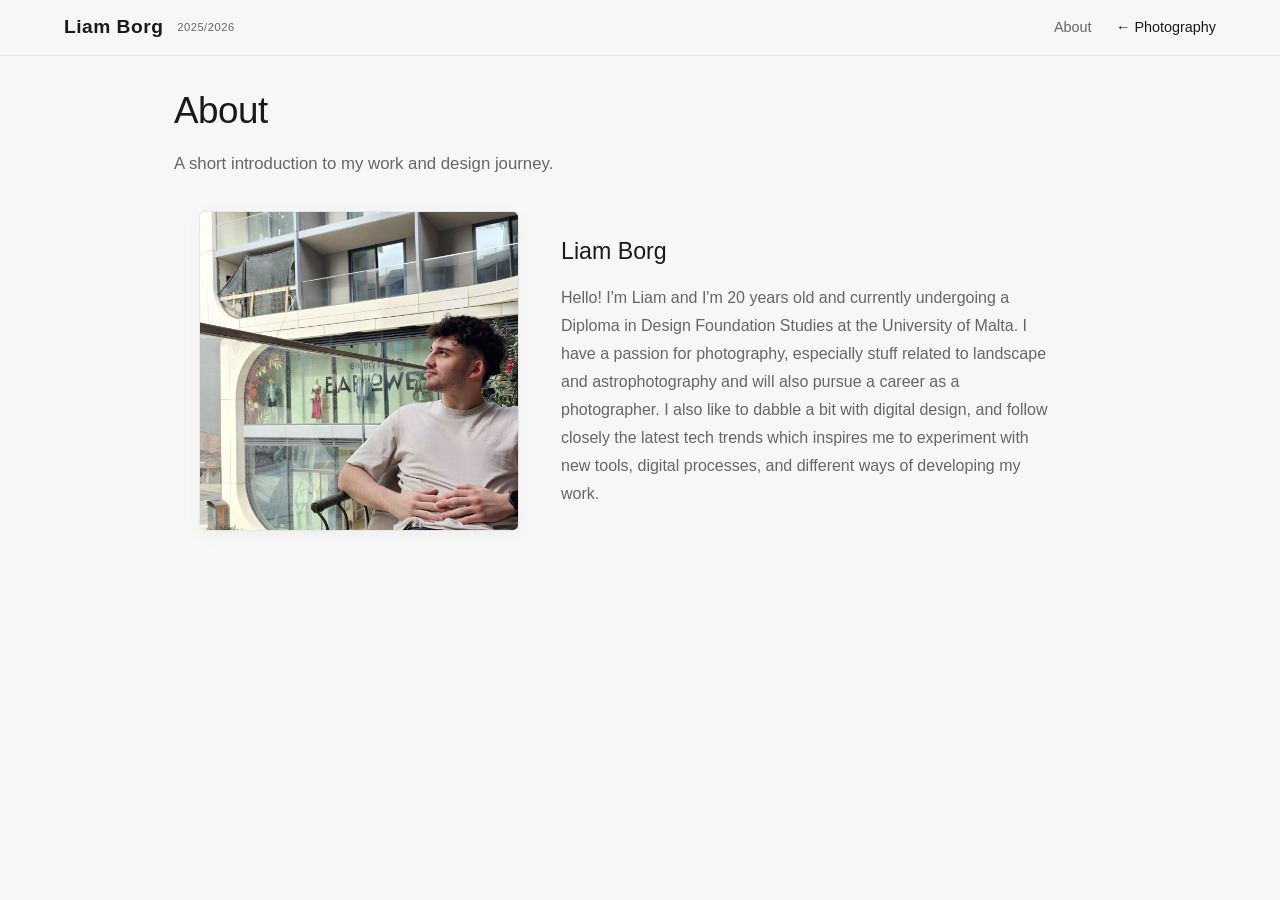
==== about.html @ ef84cf38 "Add files via upload" ====
<!DOCTYPE html>
<html lang="en">
<head>
    <meta charset="UTF-8">
    <meta name="viewport" content="width=device-width, initial-scale=1.0">
    <title>About - Liam Borg Portfolio</title>
    <link rel="stylesheet" href="style.css?v=radius-7px-1">
</head>
<body class="fade-out">

    <header>
        <div class="logo">Liam Borg <span class="year">2025/2026</span></div>
        <nav class="header-nav">
            <a href="about.html" class="nav-link current">About</a>
            <a href="index.html" class="nav-link back-btn">&larr; Photography</a>
        </nav>
    </header>

    <div id="page-content">
        <section class="hero" id="subpage-hero">
            <h1>About</h1>
            <p>A short introduction to my work and design journey.</p>
        </section>

        <main class="about-layout">
            <figure class="about-photo">
                <img src="assets/about/about-photo.jpg" alt="Portrait of Liam Borg" width="1200" height="1600">
            </figure>

            <section class="about-copy">
                <h2>Liam Borg</h2>
                <p>
                    Hello! I'm Liam and I'm 20 years old and currently undergoing a Diploma in Design Foundation Studies at the University of Malta. I have a passion for photography, especially stuff related to landscape and astrophotography and will also pursue a career as a photographer. I also like to dabble a bit with digital design, and follow closely the latest tech trends which inspires me to experiment with new tools, digital processes, and different ways of developing my work.
                </p>
            </section>
        </main>
    </div>

    <script src="carousel-engine.js?v=radius-7px-1"></script>
</body>
</html>
---- style.css ----
/* ============================================================
   1. REFINED COLOR PALETTES (SYSTEMS DARK MODE DETECTOR)
   ============================================================ */
:root {
    /* Light Mode */
    --bg-color: #f7f7f7;
    --text-main: #1a1a1a;
    --text-muted: #666666;
    --card-bg: #ffffff;
    --header-bg: rgba(247, 247, 247, 0.95);
    --border-color: #e5e5e5;
    --shadow-base: 0 4px 16px rgba(0, 0, 0, 0.04);
    --shadow-hover: 0 16px 36px rgba(0, 0, 0, 0.09);
    --photo-frame-border: transparent;
    --photo-frame-radius: 7px;
    --lightbox-photo-border: transparent;
    --lightbox-photo-shadow: 0 24px 54px rgba(0, 0, 0, 0.22);
    --lightbox-photo-muted-shadow: 0 12px 32px rgba(0, 0, 0, 0.14);
    --lightbox-photo-closing-shadow: 0 6px 18px rgba(0, 0, 0, 0.16);
    --footer-bg: #f1f1f1;
    --lightbox-backdrop-bg: rgba(247, 247, 247, 0.82);
    --lightbox-return-color: rgba(26, 26, 26, 0.62);
    --lightbox-return-hover: #1a1a1a;
    --ease-spring: cubic-bezier(0.34, 1.56, 0.64, 1);
    --ease-smooth: cubic-bezier(0.16, 1, 0.3, 1);
    --ease-page: cubic-bezier(0.2, 0.95, 0.22, 1);
    --duration-page: 0.52s;
    --duration-page-exit: 0.48s;
    --duration-section-enter: 0.6s;
    --duration-section-exit: 0.38s;
    --duration-hover: 0.28s;
}

@media (prefers-color-scheme: dark) {
    :root {
        /* Premium High-Contrast Dark Mode */
        --bg-color: #0d0d0f;       
        --card-bg: #1c1c1f;        
        --text-main: #f5f5f7;      
        --text-muted: #8e8e93;     
        --header-bg: rgba(13, 13, 15, 0.92);
        --border-color: #2c2c2e;   
        --shadow-base: 0 4px 20px rgba(0, 0, 0, 0.45);
        --shadow-hover: 0 20px 40px rgba(0, 0, 0, 0.7);
        --photo-frame-border: #2c2c2e;
        --lightbox-photo-border: rgba(255, 255, 255, 0.16);
        --lightbox-photo-shadow: 0 34px 90px rgba(0, 0, 0, 0.68);
        --lightbox-photo-muted-shadow: 0 18px 48px rgba(0, 0, 0, 0.32);
        --lightbox-photo-closing-shadow: 0 8px 26px rgba(0, 0, 0, 0.34);
        --footer-bg: #16161a;
        --lightbox-backdrop-bg: rgba(8, 8, 10, 0.78);
        --lightbox-return-color: rgba(245, 245, 247, 0.62);
        --lightbox-return-hover: #f5f5f7;
    }
}

html.light-mode,
body.light-mode {
    --bg-color: #f7f7f7;
    --card-bg: #ffffff;
    --text-main: #1a1a1a;
    --text-muted: #666666;
    --header-bg: rgba(247, 247, 247, 0.95);
    --border-color: #e5e5e5;
    --shadow-base: 0 4px 16px rgba(0, 0, 0, 0.04);
    --shadow-hover: 0 16px 36px rgba(0, 0, 0, 0.09);
    --photo-frame-border: transparent;
    --lightbox-photo-border: transparent;
    --lightbox-photo-shadow: 0 24px 54px rgba(0, 0, 0, 0.22);
    --lightbox-photo-muted-shadow: 0 12px 32px rgba(0, 0, 0, 0.14);
    --lightbox-photo-closing-shadow: 0 6px 18px rgba(0, 0, 0, 0.16);
    --footer-bg: #f1f1f1;
    --lightbox-backdrop-bg: rgba(247, 247, 247, 0.82);
    --lightbox-return-color: rgba(26, 26, 26, 0.62);
    --lightbox-return-hover: #1a1a1a;
}

/* --- Base Resets & Typography --- */
* {
    margin: 0;
    padding: 0;
    box-sizing: border-box;
}

body {
    font-family: -apple-system, BlinkMacSystemFont, "Segoe UI", Roboto, Helvetica, Arial, sans-serif;
    background-color: var(--bg-color); 
    color: var(--text-main);           
    line-height: 1.6;
    padding-top: 65px; 
    margin: 0;
}

body.section-page {
    padding-bottom: 25vh;
}

/* ============================================================
   FIXED HEADER & NAVIGATION
   ============================================================ */
header {
    position: fixed !important;
    top: 0;
    left: 0;
    width: 100%;
    background-color: var(--header-bg); 
    backdrop-filter: blur(8px);
    -webkit-backdrop-filter: blur(8px); 
    display: flex;
    justify-content: space-between;
    align-items: center;
    padding: 12px 5%; 
    border-bottom: 1px solid var(--border-color); 
    z-index: 9999;
}

.logo {
    font-size: 1.2rem;
    font-weight: 700;
    letter-spacing: 0.5px;
    color: var(--text-main);
}

.logo .year {
    font-size: 0.7rem;
    font-weight: 400;
    color: var(--text-muted);
    margin-left: 8px;
    vertical-align: middle;
}

.header-nav {
    display: flex;
    gap: 24px;
    align-items: center;
    position: relative;
}

.nav-link {
    display: inline-flex;
    align-items: center;
    text-decoration: none;
    color: var(--text-main);
    font-size: 0.9rem;
    font-weight: 500;
    will-change: transform, opacity;
    transition: color 0.24s ease;
}

.nav-link:hover {
    color: var(--text-muted);
}

.nav-link.current {
    color: var(--text-muted);
}

body.has-main-link .header-nav .nav-link:not(.back-btn) {
    animation: aboutMakeRoom 0.42s var(--ease-page) 0.03s both;
}

body.has-main-link .header-nav .back-btn {
    animation: mainSlideIn 0.42s var(--ease-page) 0.08s both;
}

body.main-nav-exit .header-nav .nav-link:not(.back-btn) {
    animation: aboutPushMainOut 0.46s cubic-bezier(0.22, 1, 0.36, 1) forwards;
}

body.main-nav-exit .header-nav .back-btn {
    animation: mainSlideOut 0.36s cubic-bezier(0.22, 1, 0.36, 1) forwards;
    pointer-events: none;
}

body.main-nav-return .header-nav .nav-link:not(.back-btn) {
    opacity: 0;
    transform: translate3d(-34px, 0, 0);
    transition: none;
}

body.main-nav-return.main-nav-return-ready .header-nav .nav-link:not(.back-btn) {
    opacity: 1;
    transform: translate3d(0, 0, 0);
    transition: transform 0.42s cubic-bezier(0.22, 1, 0.36, 1), opacity 0.28s ease, color 0.24s ease;
}

@keyframes aboutMakeRoom {
    0% { transform: translate3d(58px, 0, 0); }
    100% { transform: translate3d(0, 0, 0); }
}

@keyframes mainSlideIn {
    0% { transform: translate3d(28px, 0, 0); opacity: 0; }
    100% { transform: translate3d(0, 0, 0); opacity: 1; }
}

@keyframes aboutPushMainOut {
    0% { transform: translate3d(0, 0, 0); }
    100% { transform: translate3d(46px, 0, 0); }
}

@keyframes mainSlideOut {
    0% { transform: translate3d(0, 0, 0); opacity: 1; }
    100% { transform: translate3d(46px, 0, 0); opacity: 0; }
}

/* --- Hero Section --- */
.hero {
    max-width: 1060px; 
    margin: 0 auto;
    padding: 17px 5% 15px 5%; 
}

.hero h1 {
    font-size: 2.3rem;
    font-weight: 400;
    margin-bottom: 10px;
    letter-spacing: -0.5px;
    color: var(--text-main);
}

.hero p {
    font-size: 1.05rem;
    color: var(--text-muted);
}

/* --- Grid System & Horizontal Scroll Modifiers --- */
.portfolio-container {
    display: grid;
    grid-template-columns: repeat(3, minmax(0, 300px)); 
    justify-content: center; 
    gap: 30px;
    max-width: 1060px; 
    margin: 0 auto;
    padding: 0 5% 80px 5%;
}

.photography-grid {
    grid-template-columns: repeat(2, minmax(0, 300px)) !important;
}

.horizontal-scroll-row {
    display: flex !important;
    flex-wrap: nowrap !important;
    overflow-x: auto !important;
    gap: 2rem;
    -ms-overflow-style: none;  
    scrollbar-width: none;  
    padding: 20px 20px 40px 20px;
    margin-bottom: 20px;
    scroll-behavior: smooth;
    -webkit-overflow-scrolling: touch;
}

.horizontal-scroll-row::-webkit-scrollbar { 
    display: none; 
}

.horizontal-scroll-row .portfolio-item {
    flex: 0 0 320px !important; 
    min-width: 320px; 
    transition: transform var(--duration-hover) var(--ease-smooth), opacity 0.24s ease;
}

.horizontal-scroll-row .portfolio-item:active {
    transform: scale(0.98);
}

/* --- Portfolio Grid Tiles --- */
.portfolio-item {
    text-decoration: none;
    color: inherit;
    background-color: var(--card-bg); 
    border: 1px solid var(--border-color); 
    border-radius: 6px; 
    aspect-ratio: 1 / 1; 
    display: flex;
    align-items: center;
    justify-content: center;
    text-align: center;
    cursor: pointer;
    box-shadow: var(--shadow-base);
    will-change: transform;
    backface-visibility: hidden;
    transition: transform var(--duration-hover) var(--ease-smooth), box-shadow 0.38s ease, border-color 0.28s ease;
}

.portfolio-item:hover {
    transform: translateY(-6px);
    box-shadow: var(--shadow-hover);
}

.item-info {
    padding: 20px;
    display: inline-block; 
    transition: transform var(--duration-hover) var(--ease-smooth); 
}

.item-info:hover {
    transform: scale(1.08); 
}

.item-info h3 {
    font-size: 1.1rem;
    font-weight: 600;
    margin-bottom: 6px;
    letter-spacing: -0.2px;
    color: var(--text-main);
}

.item-info p {
    font-size: 0.8rem;
    color: var(--text-muted);
    text-transform: uppercase;
    letter-spacing: 0.5px;
}

/* ============================================================
   UNIFIED SUB-SECTIONS & APPLE TRANSITIONS (LEVEL 1 & LEVEL 2)
   ============================================================ */
.expansion-section, .level-2 {
    display: none;
    width: 100%;
    opacity: 0;
    position: relative;
    will-change: transform, opacity;
    backface-visibility: hidden;

    /* Standarized padding & margins across all tiers */
    padding-top: clamp(56px, 7vw, 70px) !important; 
    margin-bottom: 60px;

    /* Apple Spring-Back Motion Setup */
    transform: translate3d(0, 38px, 0); 
    transition: transform var(--duration-section-enter) var(--ease-spring), opacity 0.5s ease-out;
}

.expansion-section.active, .level-2.active {
    opacity: 1;
    transform: translate3d(0, 0, 0);
}

.expansion-section.exit-right, .level-2.exit-right {
    opacity: 0 !important;
    transform: translate3d(0, 38px, 0) !important;
    transition: transform var(--duration-section-exit) var(--ease-smooth), opacity 0.34s ease-out;
}

.expansion-section .portfolio-container,
.level-2 .portfolio-container,
.expansion-section .photography-grid,
.level-2 .photography-grid {
    padding-bottom: 10px !important; 
}

.section-back-btn {
    position: absolute;
    top: 30px !important;
    left: 5vw;
    cursor: pointer;
    color: var(--text-muted);
    font-size: 0.9rem;
    transition: color 0.2s ease;
    z-index: 10;
}

.section-back-btn:hover {
    color: var(--text-main);
}

.carousel-section-title {
    font-size: 1.5rem;
    font-weight: 400;
    margin-top: 0 !important;
    margin-bottom: 34px !important;
    text-align: center;
    color: var(--text-main);
    transform: translate3d(0, var(--carousel-title-y, 0px), 0);
    transition: transform 0.42s var(--ease-page);
}

.carousel-section-title + .dock-carousel-track {
    margin-top: 16px !important;
}

/* --- Ultra-Smooth Fluid Dock Carousel --- */
.carousel-view-container {
    --carousel-title-y: 0px;
    position: relative;
    max-width: 100%;
    margin: 0 auto;
    padding: 34px 0 96px 0;
    overflow: hidden;
}

.carousel-view-container.is-centered-landscape {
    --carousel-title-y: clamp(12px, 2vh, 22px);
}

.dock-carousel-track {
    display: flex;
    align-items: center;
    gap: 35px;
    height: clamp(360px, 52vh, 480px);
    overflow-x: auto;
    padding: 0 calc(50vw - 120px); 
    scrollbar-width: none;
    user-select: none;
    will-change: scroll-position;
    scroll-behavior: auto;
    -webkit-overflow-scrolling: touch;
    transition: opacity 0.24s ease, transform 0.34s var(--ease-page);
}

.dock-carousel-track::-webkit-scrollbar {
    display: none;
}

.carousel-nav-button {
    position: absolute;
    top: 52%;
    z-index: 320;
    width: 56px;
    height: 56px;
    border: 1px solid rgba(255, 255, 255, 0.12);
    border-radius: 50%;
    background: rgba(20, 20, 23, 0.56);
    color: #f5f5f7;
    display: inline-flex;
    align-items: center;
    justify-content: center;
    font-size: 0;
    line-height: 1;
    cursor: pointer;
    opacity: 0.68;
    box-shadow: 0 16px 34px rgba(0, 0, 0, 0.32);
    backdrop-filter: blur(12px);
    -webkit-backdrop-filter: blur(12px);
    transform: translate3d(0, -50%, 0) scale(1);
    transition: opacity 0.28s ease, transform 0.36s var(--ease-smooth), background 0.28s ease, border-color 0.28s ease;
}

.carousel-nav-button::before {
    content: "";
    position: relative;
    left: var(--carousel-arrow-offset, 0);
    width: 12px;
    height: 12px;
    border-top: 2px solid currentColor;
    border-right: 2px solid currentColor;
    transform: rotate(var(--carousel-arrow-rotation)) translate3d(0, 0, 0);
    transform-origin: center;
}

.carousel-nav-button:hover {
    opacity: 1;
    background: rgba(36, 36, 40, 0.72);
    border-color: rgba(255, 255, 255, 0.2);
    transform: translate3d(0, -50%, 0) scale(1.06);
}

.carousel-nav-button:active {
    transform: translate3d(0, -50%, 0) scale(0.96);
}

.carousel-view-container.carousel-intro-active .carousel-nav-button {
    opacity: 0;
    pointer-events: none;
    transform: translate3d(0, -50%, 0) scale(0.92);
}

.carousel-view-container.carousel-loading .photo-carousel-track {
    opacity: 0;
    pointer-events: none;
    transform: translate3d(0, 10px, 0);
}

.carousel-nav-prev {
    --carousel-arrow-rotation: -135deg;
    --carousel-arrow-offset: 2px;
    left: clamp(18px, 4vw, 64px);
    padding: 0;
}

.carousel-nav-next {
    --carousel-arrow-rotation: 45deg;
    --carousel-arrow-offset: -2px;
    right: clamp(18px, 4vw, 64px);
    padding: 0;
}

/* Individual Carousel Squares */
.dock-item {
    flex: 0 0 clamp(190px, 22vw, 240px);
    aspect-ratio: 1 / 1;
    position: relative;
    pointer-events: auto;
    user-select: none;
    -webkit-user-drag: none;
    will-change: transform, opacity;
    backface-visibility: hidden;
    cursor: pointer;
    transform-origin: center center;
}

.photo-carousel-track {
    height: clamp(380px, 54vh, 520px) !important;
    padding-left: 32vw !important;
    padding-right: 32vw !important;
    gap: clamp(68px, 6vw, 112px) !important;
}

.photo-carousel-track .dock-item.photo-item {
    flex: 0 0 auto !important;
    width: auto;
    height: clamp(250px, 36vh, 340px);
    aspect-ratio: auto;
}

.photo-carousel-track .dock-item.photo-item:hover {
    z-index: 120 !important;
}

.photo-frame {
    height: 100%;
    margin: 0;
    display: flex;
    align-items: center;
    justify-content: center;
    pointer-events: none;
    will-change: transform, opacity, filter;
    transition: transform 0.42s var(--ease-smooth), filter 0.34s var(--ease-smooth), opacity 0.34s ease;
}

.photo-frame img {
    width: auto;
    height: 100%;
    display: block;
    border: 1px solid var(--photo-frame-border);
    border-radius: var(--photo-frame-radius, 7px);
    box-shadow: var(--shadow-base);
    pointer-events: none;
    user-select: none;
    -webkit-user-drag: none;
    transition: box-shadow 0.34s ease, border-color 0.28s ease;
}

.photo-carousel-track.photo-spotlight-active .photo-item:not(.is-photo-spotlight) .photo-frame,
.photo-gallery-track.photo-spotlight-active .photo-item:not(.is-photo-spotlight) .photo-frame {
    filter: brightness(0.58) saturate(0.76);
    opacity: 0.42;
}

.photo-carousel-track.photo-gallery-hidden .photo-item:not(.photo-lift-placeholder) .photo-frame,
.photo-gallery-track.photo-gallery-hidden .photo-item:not(.photo-lift-placeholder) .photo-frame {
    opacity: 0;
    transform: translate3d(var(--gallery-fly-x, -72px), var(--gallery-fly-y, 18px), 0) scale(0.93);
    transition: transform 0.56s var(--ease-page), opacity 0.38s ease, filter 0.38s ease;
    transition-delay: var(--gallery-fly-delay, 0ms);
}

.photo-carousel-track.photo-gallery-returning .photo-item:not(.photo-lift-placeholder) .photo-frame,
.photo-gallery-track.photo-gallery-returning .photo-item:not(.photo-lift-placeholder) .photo-frame {
    opacity: 1;
    transform: translate3d(0, 0, 0) scale(1);
    transition: transform 0.46s var(--ease-page), opacity 0.34s ease, filter 0.34s var(--ease-smooth);
    transition-delay: var(--gallery-return-delay, 0ms);
}

.photo-carousel-track.photo-spotlight-closing .photo-item:not(.is-photo-spotlight) .photo-frame,
.photo-gallery-track.photo-spotlight-closing .photo-item:not(.is-photo-spotlight) .photo-frame {
    filter: none;
    opacity: 1;
    transition: transform 0.46s var(--ease-page), filter 0.34s var(--ease-smooth), opacity 0.34s ease;
    transition-delay: var(--gallery-return-delay, 0ms);
}

.photo-carousel-track.photo-spotlight-active .photo-item.is-photo-spotlight,
.photo-gallery-track.photo-spotlight-active .photo-item.is-photo-spotlight {
    z-index: 220 !important;
}

.photo-carousel-track.photo-spotlight-active .photo-item.is-photo-spotlight .photo-frame,
.photo-gallery-track.photo-spotlight-active .photo-item.is-photo-spotlight .photo-frame {
    opacity: 0;
    transition-duration: 0.1s;
}

.photo-carousel-track.photo-spotlight-active .photo-item.is-photo-spotlight .photo-frame img,
.photo-gallery-track.photo-spotlight-active .photo-item.is-photo-spotlight .photo-frame img {
    border-color: var(--lightbox-photo-border);
    box-shadow: var(--lightbox-photo-shadow);
}

.photo-lift-placeholder {
    visibility: hidden;
    pointer-events: none !important;
    flex-shrink: 0 !important;
    transform: none !important;
    opacity: 1 !important;
}

.photo-carousel-track .photo-item.photo-return-restored .photo-frame,
.photo-gallery-track .photo-item.photo-return-restored .photo-frame {
    animation: none !important;
    opacity: 1 !important;
}

body.photo-lightbox-active {
    overflow: hidden !important;
}

.photo-lightbox {
    position: fixed;
    inset: 0;
    z-index: 9998;
    visibility: hidden;
    pointer-events: none;
    cursor: zoom-out;
}

.photo-lightbox.opening,
.photo-lightbox.active,
.photo-lightbox.closing {
    visibility: visible;
}

.photo-lightbox.active {
    pointer-events: auto;
}

.photo-lightbox.closing {
    pointer-events: none;
}

.photo-lightbox-backdrop {
    position: absolute;
    inset: 0;
    background: var(--lightbox-backdrop-bg);
    backdrop-filter: blur(0);
    -webkit-backdrop-filter: blur(0);
    opacity: 0;
    transition: opacity 0.48s var(--ease-smooth), backdrop-filter 0.48s var(--ease-smooth), -webkit-backdrop-filter 0.48s var(--ease-smooth);
}

.photo-lightbox.active .photo-lightbox-backdrop {
    backdrop-filter: blur(18px);
    -webkit-backdrop-filter: blur(18px);
    opacity: 1;
}

.photo-lightbox.closing .photo-lightbox-backdrop {
    animation: photoBackdropClose 0.42s var(--ease-smooth) forwards;
}

.photo-lightbox-return {
    position: absolute;
    top: var(--photo-return-top, 92px);
    left: var(--photo-return-left, 5vw);
    z-index: 2;
    border: 0;
    background: transparent;
    color: var(--lightbox-return-color);
    font: inherit;
    font-size: 0.9rem;
    font-weight: 400;
    cursor: pointer;
    opacity: 0;
    min-width: 12rem;
    height: 1.6em;
    text-align: left;
    transform: translate3d(0, 0, 0);
    transition: color 0.24s ease, opacity 0.32s ease;
}

.photo-lightbox-return:hover {
    color: var(--lightbox-return-hover);
}

.photo-lightbox.active .photo-lightbox-return {
    opacity: 1;
}

.photo-lightbox.closing .photo-lightbox-return {
    opacity: 1;
    transition-duration: 0.22s;
}

.return-label {
    position: absolute;
    left: 0;
    top: 0;
    white-space: nowrap;
    transform: translate3d(0, 0, 0);
    transition: opacity 0.34s ease;
}

.return-label-original {
    opacity: 1;
}

.return-label-carousel {
    opacity: 0;
}

.photo-lightbox.active .return-label-original {
    opacity: 0;
    transition-delay: 0s;
}

.photo-lightbox.active .return-label-carousel {
    opacity: 1;
    transition-delay: 0.08s;
}

.photo-lightbox.closing .return-label-original {
    opacity: 1;
    transition-delay: 0.08s;
}

.photo-lightbox.closing .return-label-carousel {
    opacity: 0;
    transition-delay: 0s;
}

.photo-lightbox .dock-item.photo-item {
    position: absolute;
    left: var(--photo-start-left, 50vw);
    top: var(--photo-start-top, 50vh);
    z-index: 1;
    display: block;
    flex: none !important;
    aspect-ratio: auto;
    width: var(--photo-start-width, 1px);
    height: var(--photo-start-height, 1px);
    opacity: 1 !important;
    transform: none !important;
    cursor: zoom-out;
    transition: left var(--photo-lightbox-move-duration, 0.74s) var(--ease-page), top var(--photo-lightbox-move-duration, 0.74s) var(--ease-page), width var(--photo-lightbox-move-duration, 0.74s) var(--ease-page), height var(--photo-lightbox-move-duration, 0.74s) var(--ease-page), opacity 0.28s ease, border-color 0.32s ease, box-shadow 0.56s ease;
}

.photo-lightbox.closing .dock-item.photo-item {
    --photo-lightbox-move-duration: var(--photo-lightbox-close-duration, 0.52s);
}

.photo-lightbox .dock-item.photo-item .photo-frame {
    height: 100%;
    opacity: 1 !important;
    filter: none !important;
}

.photo-lightbox .dock-item.photo-item .photo-frame img {
    width: 100%;
    height: 100%;
    object-fit: contain;
    border-color: var(--lightbox-photo-border);
    border-radius: var(--photo-start-radius, var(--photo-frame-radius, 7px));
    box-shadow: var(--lightbox-photo-shadow);
    transition: border-radius var(--photo-lightbox-move-duration, 0.74s) var(--ease-page), border-color 0.32s ease, box-shadow 0.56s ease;
}

.photo-lightbox.active .dock-item.photo-item {
    left: var(--photo-final-left, 50vw);
    top: var(--photo-final-top, 50vh);
    width: var(--photo-final-width, 1px);
    height: var(--photo-final-height, 1px);
}

.photo-lightbox.active .dock-item.photo-item .photo-frame img {
    border-radius: var(--photo-final-radius, var(--photo-frame-radius, 7px));
}

.photo-lightbox.closing .dock-item.photo-item .photo-frame img {
    border-radius: var(--photo-start-radius, var(--photo-frame-radius, 7px));
    box-shadow: var(--lightbox-photo-closing-shadow);
}

@keyframes photoBackdropClose {
    0% {
        opacity: 1;
        backdrop-filter: blur(18px);
        -webkit-backdrop-filter: blur(18px);
    }

    100% {
        opacity: 0;
        backdrop-filter: blur(0);
        -webkit-backdrop-filter: blur(0);
    }
}

/* --- ACTIVE STATES (Managed by JS) --- */
.dock-item.active {
    transform: scale(1.35);
    opacity: 1;
}

.dock-item.adjacent {
    transform: scale(1.1);
    opacity: 0.7;
}

.dock-item.dimmed {
    transform: scale(0.85);
    opacity: 0.25;
}

/* --- Footer --- */
footer {
    border-top: 1px solid var(--border-color);
    padding: 30px 5%;
    text-align: center;
    background-color: var(--footer-bg);
    font-size: 0.85rem;
    color: var(--text-muted);
}

/* --- Media Queries --- */
@media (max-width: 950px) {
    .portfolio-container, .photography-grid {
        grid-template-columns: repeat(2, minmax(0, 300px)) !important;
        gap: 25px;
    }
}

.photo-carousel-track .dock-item.photo-expand-hint::after,
.photo-carousel-track .dock-item.photo-expand-hint-exit::after {
    content: "Click to expand";
    position: absolute;
    left: 0;
    top: calc(100% + 7px);
    z-index: 4;
    padding: 0;
    color: var(--text-muted);
    font-size: 0.68rem;
    font-weight: 500;
    line-height: 1.2;
    white-space: nowrap;
    pointer-events: none;
}

.photo-carousel-track .dock-item.photo-expand-hint::after {
    animation:
        expandHintIntro 0.48s var(--ease-page) 0.5s both,
        expandHintPulse 2.2s ease-in-out 1.5s infinite;
}

.photo-carousel-track .dock-item.photo-expand-hint-exit::after {
    animation: expandHintExit 0.26s ease-out forwards;
}

.photo-carousel-track.photo-spotlight-active .dock-item.photo-expand-hint::after,
.photo-carousel-track.carousel-intro-active .dock-item.photo-expand-hint::after,
.photo-carousel-track.photo-spotlight-active .dock-item.photo-expand-hint-exit::after,
.photo-carousel-track.carousel-intro-active .dock-item.photo-expand-hint-exit::after {
    display: none;
}

@media (max-width: 760px) {
    .photo-carousel-track {
        touch-action: pan-y;
        overscroll-behavior-x: contain;
    }

    .carousel-nav-button {
        display: none;
    }

    .photo-carousel-track .dock-item.photo-expand-hint::after,
    .photo-carousel-track .dock-item.photo-expand-hint-exit::after {
        content: "Tap to expand";
    }
}

@keyframes expandHintIntro {
    0% {
        opacity: 0;
        transform: translate3d(0, 4px, 0);
    }

    100% {
        opacity: 0.58;
        transform: translate3d(0, 0, 0);
    }
}

@keyframes expandHintPulse {
    0%, 100% {
        opacity: 0.5;
        transform: translate3d(0, 0, 0) scale(1);
    }

    50% {
        opacity: 0.72;
        transform: translate3d(0, 0, 0) scale(1.012);
    }
}

@keyframes expandHintExit {
    0% {
        opacity: 0.58;
        transform: translate3d(0, 0, 0);
    }

    100% {
        opacity: 0;
        transform: translate3d(0, 5px, 0);
    }
}

@media (max-width: 720px) {
    #category-grid.horizontal-scroll-row,
    .expansion-section > .horizontal-scroll-row {
        flex-direction: column !important;
        align-items: center;
        overflow-x: visible !important;
        width: 100% !important;
        max-width: 100% !important;
        gap: 20px !important;
        padding: 20px 5% 80px 5% !important;
    }

    #category-grid.horizontal-scroll-row .portfolio-item,
    .expansion-section > .horizontal-scroll-row .portfolio-item {
        flex: 0 0 auto !important;
        width: 100% !important;
        max-width: 340px;
        min-width: 0 !important;
    }
}

@media (max-width: 600px) {
    .hero h1 {
        font-size: 1.7rem;
    }
    
    .portfolio-container, .photography-grid {
        grid-template-columns: minmax(0, 340px) !important;
        gap: 20px;
    }

    .carousel-section-title {
        transform: translate3d(0, calc(18px + var(--carousel-title-y, 0px)), 0);
    }

    .photo-carousel-track .dock-item.photo-landscape {
        height: clamp(190px, 27vh, 228px);
    }

    .dock-carousel-track {
        padding: 0 calc(50vw - 120px);
    }
}

#level-2-container {
    padding-bottom: 70vh; 
}

/* ============================================================
   ISOLATED PAGE TRANSITIONS (Header Stays Still)
   ============================================================ */
html {
    scroll-behavior: auto; 
    overflow-x: hidden;
    width: 100%;
    overflow-y: scroll;
}

html, body {
    overflow-x: hidden; 
    width: 100%;
    overscroll-behavior-x: none; 
}

body {
    transform: none !important;
    animation: none !important;
    opacity: 1 !important;
}

/* Apply the animations ONLY to the content wrapper underneath */
#page-content {
    width: 100%;
    position: relative;
    will-change: transform, opacity;
    transform: translate3d(0, 0, 0);
    backface-visibility: hidden;
}

body.fade-out #page-content {
    opacity: 0;
}

body:not(.fade-out):not(.exit-right) #page-content {
    animation: pageEnter var(--duration-page) var(--ease-page) both;
}

@keyframes pageEnter {
    0% { transform: translate3d(48px, 0, 0); opacity: 0; }
    100% { transform: translate3d(0, 0, 0); opacity: 1; }
}

body.exit-right #page-content {
    animation: pageExit var(--duration-page-exit) var(--ease-smooth) forwards;
}

body.page-restored:not(.exit-right) #page-content {
    animation: none !important;
    opacity: 1 !important;
    transform: translate3d(0, 0, 0) !important;
}

@keyframes pageExit {
    0% { transform: translate3d(0, 0, 0); opacity: 1; }
    100% { transform: translate3d(48px, 0, 0); opacity: 0; }
}

@keyframes universalFlyInLeft {
    0% { transform: translate3d(var(--carousel-enter-x, -56px), 0, 0); opacity: 0; }
    100% { transform: translate3d(0, 0, 0); opacity: 1; }
}

@keyframes photoCarouselSettle {
    0% {
        transform: translate3d(var(--photo-enter-x, 0px), 14px, 0) scale(0.982);
        opacity: 0;
    }

    70% {
        opacity: 1;
    }

    100% {
        transform: translate3d(0, 0, 0) scale(1);
        opacity: 1;
    }
}

.stagger-in .photo-frame {
    opacity: 0; 
    animation: universalFlyInLeft 0.56s var(--ease-page) forwards;
}

.stagger-in .dock-item:nth-child(1) .photo-frame { animation-delay: 0.01s; }
.stagger-in .dock-item:nth-child(2) .photo-frame { animation-delay: 0.04s; }
.stagger-in .dock-item:nth-child(3) .photo-frame { animation-delay: 0.07s; }
.stagger-in .dock-item:nth-child(4) .photo-frame { animation-delay: 0.10s; }
.stagger-in .dock-item:nth-child(5) .photo-frame { animation-delay: 0.13s; }
.stagger-in .dock-item:nth-child(6) .photo-frame { animation-delay: 0.16s; }
.stagger-in .dock-item:nth-child(n+7) .photo-frame { animation-delay: 0.18s; }

.dock-carousel-track.stagger-in .dock-item .photo-frame {
    animation-delay: var(--carousel-enter-delay, 10ms);
}

.photo-carousel-track.stagger-in .dock-item:not(.carousel-enter-item) .photo-frame {
    animation: none;
    opacity: 1;
}

.photo-carousel-track.stagger-in .carousel-enter-item .photo-frame {
    animation: photoCarouselSettle 0.68s var(--ease-page) forwards;
    animation-delay: var(--carousel-enter-delay, 10ms);
}

/* ============================================================
   NIGHT MODE OVERRIDES FOR EXTENSION SECTIONS
   ============================================================ */
html.dark-mode .expansion-section,
body.dark-mode .expansion-section,
[class*="dark"] .expansion-section {
    background-color: transparent !important; 
    color: var(--text-main);
}

@media (prefers-color-scheme: dark) {
    .expansion-section, .level-2 {
        background-color: transparent !important; 
        color: var(--text-main);
    }
}

/* ============================================================
   ABOUT PAGE
   ============================================================ */
.about-layout {
    display: grid;
    grid-template-columns: minmax(220px, 320px) minmax(0, 520px);
    align-items: center;
    justify-content: center;
    gap: 42px;
    max-width: 1060px;
    margin: 0 auto;
    padding: 18px 5% 90px 5%;
}

.about-photo,
.about-photo-placeholder {
    aspect-ratio: 1 / 1;
    background-color: var(--card-bg);
    border: 1px solid var(--border-color);
    border-radius: 6px;
    box-shadow: var(--shadow-base);
    overflow: hidden;
}

.about-photo {
    margin: 0;
}

.about-photo img {
    display: block;
    width: 100%;
    height: 100%;
    object-fit: cover;
    object-position: center 52%;
}

.about-photo-placeholder {
    display: flex;
    align-items: center;
    justify-content: center;
    color: var(--text-muted);
    font-size: 0.85rem;
    text-transform: uppercase;
    letter-spacing: 0.5px;
}

.about-copy h2 {
    font-size: 1.45rem;
    font-weight: 500;
    margin-bottom: 14px;
    color: var(--text-main);
}

.about-copy p {
    color: var(--text-muted);
    font-size: 1rem;
    line-height: 1.75;
    max-width: 56ch;
}

@media (max-width: 760px) {
    .about-layout {
        grid-template-columns: minmax(0, 340px);
        justify-content: center;
        gap: 28px;
    }
}
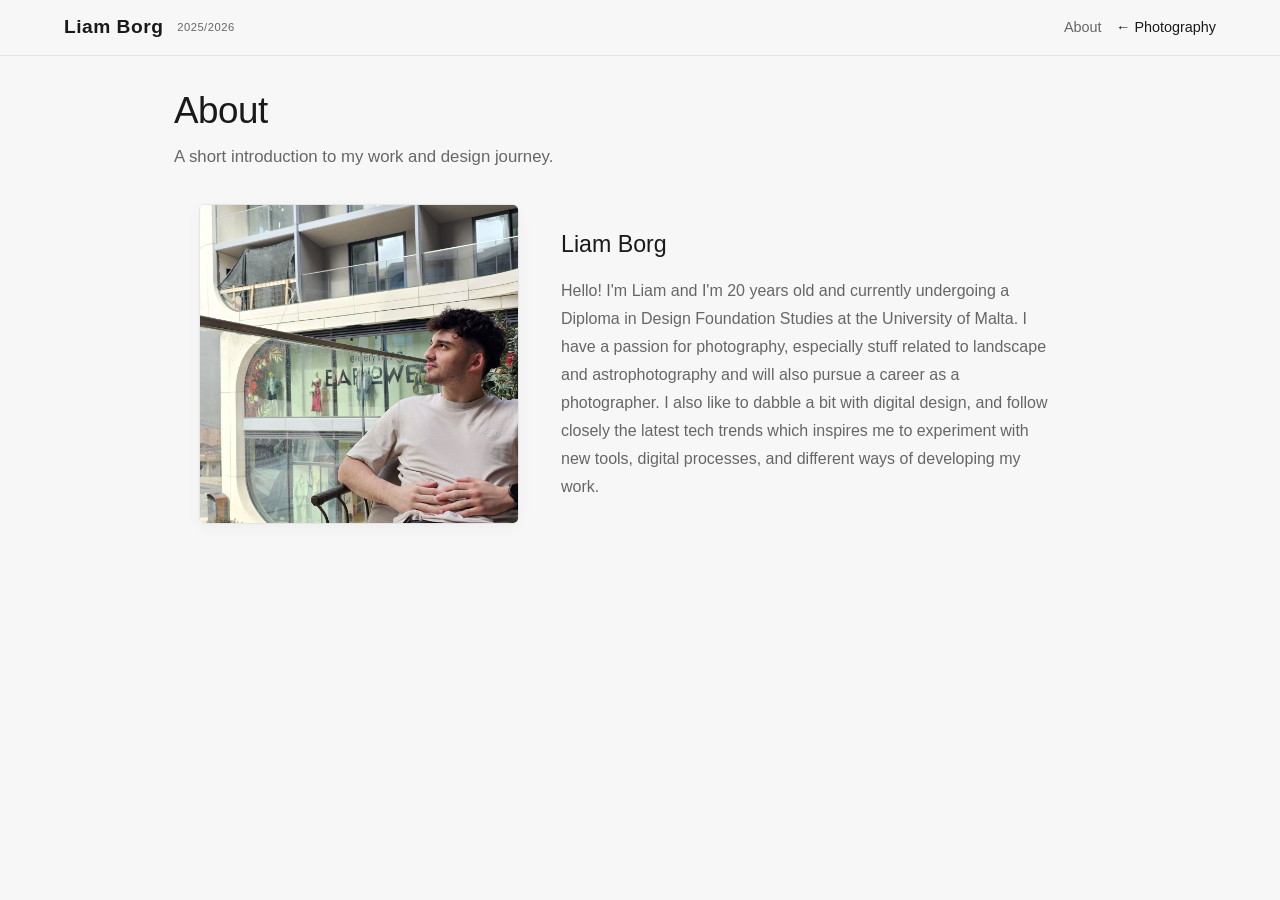
==== commit c1434b04: "Add files via upload" ====
--- a/about.html
+++ b/about.html
@@ -4,7 +4,7 @@
     <meta charset="UTF-8">
     <meta name="viewport" content="width=device-width, initial-scale=1.0">
     <title>About - Liam Borg Portfolio</title>
-    <link rel="stylesheet" href="style.css?v=radius-7px-1">
+    <link rel="stylesheet" href="style.css?v=mobile-free-3">
 </head>
 <body class="fade-out">
 
@@ -36,6 +36,6 @@
         </main>
     </div>
 
-    <script src="carousel-engine.js?v=radius-7px-1"></script>
+    <script src="carousel-engine.js?v=mobile-free-3"></script>
 </body>
 </html>
--- a/style.css
+++ b/style.css
@@ -184,6 +184,10 @@
     transition: transform 0.42s cubic-bezier(0.22, 1, 0.36, 1), opacity 0.28s ease, color 0.24s ease;
 }
 
+body.has-main-link .header-nav {
+    gap: 14px;
+}
+
 @keyframes aboutMakeRoom {
     0% { transform: translate3d(58px, 0, 0); }
     100% { transform: translate3d(0, 0, 0); }
@@ -214,7 +218,7 @@
 .hero h1 {
     font-size: 2.3rem;
     font-weight: 400;
-    margin-bottom: 10px;
+    margin-bottom: 3px;
     letter-spacing: -0.5px;
     color: var(--text-main);
 }
@@ -858,8 +862,13 @@
 
 @media (max-width: 760px) {
     .photo-carousel-track {
-        touch-action: pan-y;
+        touch-action: auto;
         overscroll-behavior-x: contain;
+    }
+
+    .photo-carousel-track .dock-item.photo-landscape {
+        height: clamp(160px, 23vh, 208px);
+        margin-top: clamp(24px, 4vh, 42px);
     }
 
     .carousel-nav-button {
@@ -944,7 +953,8 @@
     }
 
     .photo-carousel-track .dock-item.photo-landscape {
-        height: clamp(190px, 27vh, 228px);
+        height: clamp(150px, 21vh, 184px);
+        margin-top: clamp(34px, 5vh, 54px);
     }
 
     .dock-carousel-track {
@@ -1141,9 +1151,23 @@
 }
 
 @media (max-width: 760px) {
+    body.has-main-link .header-nav {
+        gap: 10px;
+    }
+
+    body.has-main-link .nav-link {
+        font-size: 0.82rem;
+    }
+
     .about-layout {
-        grid-template-columns: minmax(0, 340px);
+        grid-template-columns: minmax(0, 300px);
         justify-content: center;
         gap: 28px;
     }
-}
+
+    .about-photo,
+    .about-photo-placeholder {
+        width: min(78vw, 280px);
+        justify-self: center;
+    }
+}
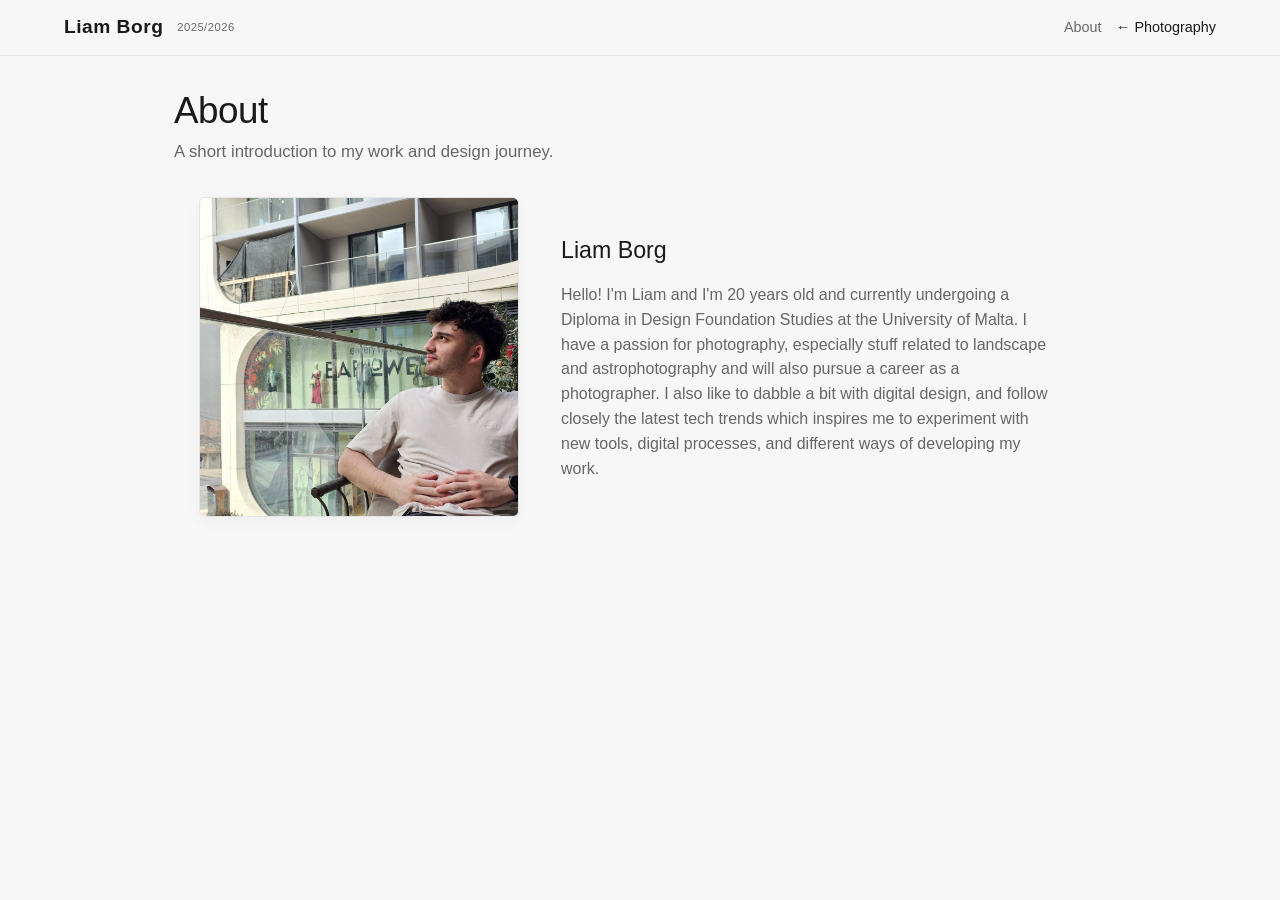
==== commit db499be8: "Add files via upload" ====
--- a/about.html
+++ b/about.html
@@ -4,7 +4,7 @@
     <meta charset="UTF-8">
     <meta name="viewport" content="width=device-width, initial-scale=1.0">
     <title>About - Liam Borg Portfolio</title>
-    <link rel="stylesheet" href="style.css?v=mobile-free-3">
+    <link rel="stylesheet" href="style.css?v=mobile-free-7">
 </head>
 <body class="fade-out">
 
@@ -36,6 +36,6 @@
         </main>
     </div>
 
-    <script src="carousel-engine.js?v=mobile-free-3"></script>
+    <script src="carousel-engine.js?v=mobile-free-7"></script>
 </body>
 </html>
--- a/style.css
+++ b/style.css
@@ -218,13 +218,14 @@
 .hero h1 {
     font-size: 2.3rem;
     font-weight: 400;
-    margin-bottom: 3px;
+    margin-bottom: 0;
     letter-spacing: -0.5px;
     color: var(--text-main);
 }
 
 .hero p {
     font-size: 1.05rem;
+    line-height: 1.35;
     color: var(--text-muted);
 }
 
@@ -861,6 +862,10 @@
 }
 
 @media (max-width: 760px) {
+    .carousel-view-container.is-centered-landscape {
+        --carousel-title-y: clamp(28px, 4.8vh, 48px);
+    }
+
     .photo-carousel-track {
         touch-action: auto;
         overscroll-behavior-x: contain;
@@ -877,7 +882,7 @@
 
     .photo-carousel-track .dock-item.photo-expand-hint::after,
     .photo-carousel-track .dock-item.photo-expand-hint-exit::after {
-        content: "Tap to expand";
+        content: "Tap to isolate";
     }
 }
 
@@ -950,6 +955,10 @@
 
     .carousel-section-title {
         transform: translate3d(0, calc(18px + var(--carousel-title-y, 0px)), 0);
+    }
+
+    .carousel-view-container.is-centered-landscape {
+        --carousel-title-y: clamp(42px, 6.4vh, 68px);
     }
 
     .photo-carousel-track .dock-item.photo-landscape {
@@ -1146,7 +1155,7 @@
 .about-copy p {
     color: var(--text-muted);
     font-size: 1rem;
-    line-height: 1.75;
+    line-height: 1.55;
     max-width: 56ch;
 }
 
@@ -1170,4 +1179,12 @@
         width: min(78vw, 280px);
         justify-self: center;
     }
-}
+
+    .about-copy h2 {
+        margin-bottom: 7px;
+    }
+
+    .about-copy p {
+        line-height: 1.5;
+    }
+}
